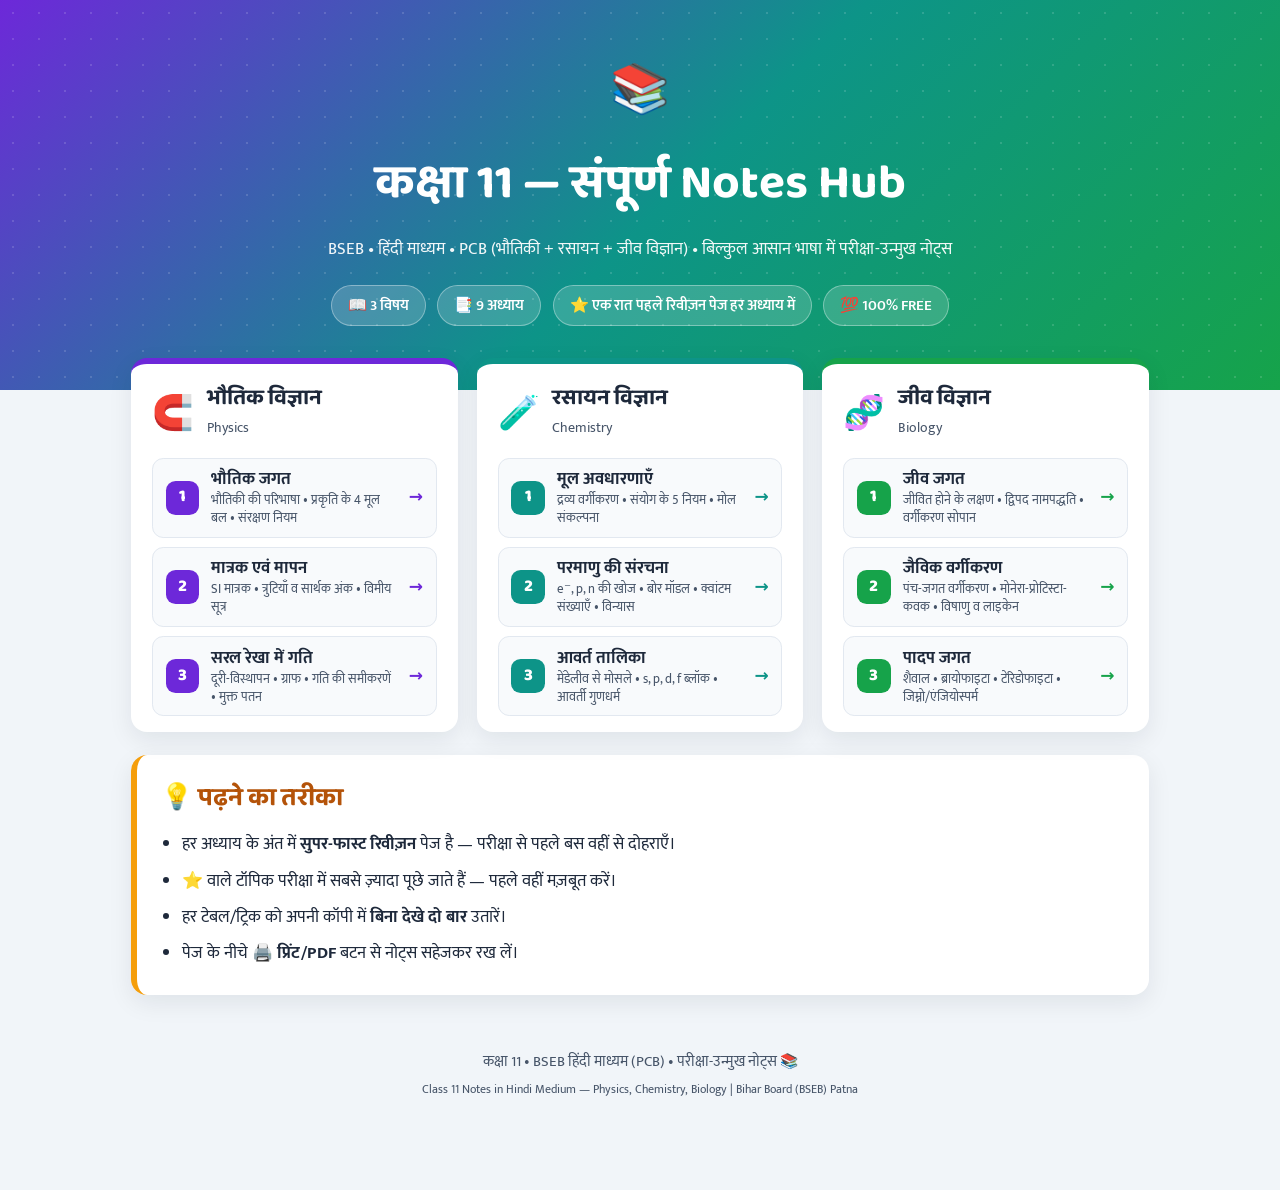
==== index.html @ 766ab37e "Add files via upload" ====
<!DOCTYPE html>
<html lang="hi">
<head>
<meta charset="UTF-8">
<meta name="viewport" content="width=device-width, initial-scale=1.0">
<title>Class 11 Notes in Hindi — Physics Chemistry Biology | BSEB Bihar Board Hindi Medium</title>

<!-- ==================== SEO TAGS ==================== -->
<meta name="description" content="कक्षा 11 BSEB (बिहार बोर्ड) हिंदी माध्यम के विद्यार्थियों के लिए भौतिकी, रसायन और जीव विज्ञान के बिल्कुल आसान परीक्षा-उन्मुख नोट्स — ट्रिक्स, तालिकाएँ, महत्वपूर्ण प्रश्न और एक-रात-पहले रिवीज़न पेज के साथ।">
<meta name="keywords" content="class 11 notes in hindi, कक्षा 11 नोट्स हिंदी में, bseb class 11 notes hindi medium, bihar board class 11 notes, class 11 physics notes hindi, class 11 chemistry notes hindi, class 11 biology notes hindi, pcb notes hindi medium, ncert class 11 notes in hindi, bseb patna notes, free class 11 notes download hindi, class 11 hindi medium notes pdf, जीव जगत, भौतिक जगत, आवर्त तालिका, पादप जगत notes hindi">
<meta name="author" content="Class 11 Notes Hub (BSEB PCB)">
<meta name="robots" content="index, follow, max-image-preview:large">
<meta name="theme-color" content="#4338ca">
<meta name="geo.region" content="IN-BR">
<link rel="canonical" href="https://YOUR-USERNAME.github.io/class-11-notes/">
<link rel="alternate" hreflang="hi" href="https://YOUR-USERNAME.github.io/class-11-notes/">
<link rel="alternate" hreflang="x-default" href="https://YOUR-USERNAME.github.io/class-11-notes/">

<!-- Open Graph (WhatsApp/Facebook/Telegram share preview) -->
<meta property="og:type" content="website">
<meta property="og:site_name" content="Class 11 Notes Hub — BSEB हिंदी माध्यम">
<meta property="og:locale" content="hi_IN">
<meta property="og:title" content="Class 11 Notes in Hindi — Physics Chemistry Biology | BSEB Bihar Board Hindi Medium">
<meta property="og:description" content="कक्षा 11 BSEB (बिहार बोर्ड) हिंदी माध्यम के विद्यार्थियों के लिए भौतिकी, रसायन और जीव विज्ञान के बिल्कुल आसान परीक्षा-उन्मुख नोट्स — ट्रिक्स, तालिकाएँ, महत्वपूर्ण प्रश्न और एक-रात-पहले रिवीज़न पेज के साथ।">
<meta property="og:url" content="https://YOUR-USERNAME.github.io/class-11-notes/">
<meta property="og:image" content="https://YOUR-USERNAME.github.io/class-11-notes/og-image.jpg">
<meta property="og:image:width" content="1200">
<meta property="og:image:height" content="630">
<meta property="og:image:alt" content="Class 11 हिंदी नोट्स — Physics, Chemistry, Biology">

<!-- Twitter Card -->
<meta name="twitter:card" content="summary_large_image">
<meta name="twitter:title" content="Class 11 Notes in Hindi — Physics Chemistry Biology | BSEB Bihar Board Hindi Medium">
<meta name="twitter:description" content="कक्षा 11 BSEB (बिहार बोर्ड) हिंदी माध्यम के विद्यार्थियों के लिए भौतिकी, रसायन और जीव विज्ञान के बिल्कुल आसान परीक्षा-उन्मुख नोट्स — ट्रिक्स, तालिकाएँ, महत्वपूर्ण प्रश्न और एक-रात-पहले रिवीज़न पेज के साथ।">
<meta name="twitter:image" content="https://YOUR-USERNAME.github.io/class-11-notes/og-image.jpg">

<script type="application/ld+json">{"@context": "https://schema.org", "@type": "WebSite", "name": "Class 11 Notes Hub — BSEB हिंदी माध्यम", "url": "https://YOUR-USERNAME.github.io/class-11-notes/", "inLanguage": "hi", "description": "कक्षा 11 BSEB (बिहार बोर्ड) हिंदी माध्यम के विद्यार्थियों के लिए भौतिकी, रसायन और जीव विज्ञान के बिल्कुल आसान परीक्षा-उन्मुख नोट्स — ट्रिक्स, तालिकाएँ, महत्वपूर्ण प्रश्न और एक-रात-पहले रिवीज़न पेज के साथ।", "author": {"@type": "Organization", "name": "Class 11 Notes Hub (BSEB PCB)"}}</script>
<script type="application/ld+json">{"@context": "https://schema.org", "@type": "ItemList", "name": "Class 11 BSEB Notes — Chapters", "itemListElement": [{"@type": "ListItem", "position": 1, "name": "भौतिकी की परिभाषा • प्रकृति के 4 मूल बल • संरक्षण नियम — अध्याय 1", "url": "https://YOUR-USERNAME.github.io/class-11-notes/phy-1.html"}, {"@type": "ListItem", "position": 2, "name": "SI मात्रक • त्रुटियाँ व सार्थक अंक • विमीय सूत्र — अध्याय 2", "url": "https://YOUR-USERNAME.github.io/class-11-notes/phy-2.html"}, {"@type": "ListItem", "position": 3, "name": "दूरी-विस्थापन • ग्राफ • गति की समीकरणें • मुक्त पतन — अध्याय 3", "url": "https://YOUR-USERNAME.github.io/class-11-notes/phy-3.html"}, {"@type": "ListItem", "position": 4, "name": "द्रव्य वर्गीकरण • संयोग के 5 नियम • मोल संकल्पना — अध्याय 1", "url": "https://YOUR-USERNAME.github.io/class-11-notes/chem-1.html"}, {"@type": "ListItem", "position": 5, "name": "e⁻, p, n की खोज • बोर मॉडल • क्वांटम संख्याएँ • विन्यास — अध्याय 2", "url": "https://YOUR-USERNAME.github.io/class-11-notes/chem-2.html"}, {"@type": "ListItem", "position": 6, "name": "मेंडेलीव से मोसले • s, p, d, f ब्लॉक • आवर्ती गुणधर्म — अध्याय 3", "url": "https://YOUR-USERNAME.github.io/class-11-notes/chem-3.html"}, {"@type": "ListItem", "position": 7, "name": "जीवित होने के लक्षण • द्विपद नामपद्धति • वर्गीकरण सोपान — अध्याय 1", "url": "https://YOUR-USERNAME.github.io/class-11-notes/bio-1.html"}, {"@type": "ListItem", "position": 8, "name": "पंच-जगत वर्गीकरण • मोनेरा-प्रोटिस्टा-कवक • विषाणु व लाइकेन — अध्याय 2", "url": "https://YOUR-USERNAME.github.io/class-11-notes/bio-2.html"}, {"@type": "ListItem", "position": 9, "name": "शैवाल • ब्रायोफाइटा • टेरिडोफाइटा • जिम्नो/एंजियोस्पर्म — अध्याय 3", "url": "https://YOUR-USERNAME.github.io/class-11-notes/bio-3.html"}]}</script>
<!-- ================== SEO TAGS END =================== -->

<link rel="icon" href="data:image/svg+xml,<svg xmlns='http://www.w3.org/2000/svg' viewBox='0 0 100 100'><text y='.9em' font-size='90'>📚</text></svg>">
<link rel="preconnect" href="https://fonts.googleapis.com">
<link rel="preconnect" href="https://fonts.gstatic.com" crossorigin>
<link href="https://fonts.googleapis.com/css2?family=Baloo+2:wght@600;700;800&family=Mukta:wght@400;500;600;700&display=swap" rel="stylesheet">
<link rel="stylesheet" href="style.css">
</head>
<body class="home">
<section class="home-hero">
  <div class="hero-inner">
    <div class="hero-emoji">📚</div>
    <h1>कक्षा 11 — संपूर्ण Notes Hub</h1>
    <p class="hero-sub">BSEB • हिंदी माध्यम • PCB (भौतिकी + रसायन + जीव विज्ञान) • बिल्कुल आसान भाषा में परीक्षा-उन्मुख नोट्स</p>
    <div class="stats">
      <span class="chip">📖 3 विषय</span>
      <span class="chip">📑 9 अध्याय</span>
      <span class="chip">⭐ एक रात पहले रिवीज़न पेज हर अध्याय में</span>
      <span class="chip">💯 100% FREE</span>
    </div>
  </div>
</section>

<main class="home-main">
<div class="subjects"><section class="subject-card phy"><header><span class="subj-icon">🧲</span><div><h2>भौतिक विज्ञान</h2><small>Physics</small></div></header><div class="chapter-list"><a class="chapter-link" href="phy-1.html"><span class="ch-no">1</span><span class="ch-info"><strong>भौतिक जगत</strong><small>भौतिकी की परिभाषा • प्रकृति के 4 मूल बल • संरक्षण नियम</small></span><span class="ch-arrow">→</span></a><a class="chapter-link" href="phy-2.html"><span class="ch-no">2</span><span class="ch-info"><strong>मात्रक एवं मापन</strong><small>SI मात्रक • त्रुटियाँ व सार्थक अंक • विमीय सूत्र</small></span><span class="ch-arrow">→</span></a><a class="chapter-link" href="phy-3.html"><span class="ch-no">3</span><span class="ch-info"><strong>सरल रेखा में गति</strong><small>दूरी-विस्थापन • ग्राफ • गति की समीकरणें • मुक्त पतन</small></span><span class="ch-arrow">→</span></a></div></section><section class="subject-card chem"><header><span class="subj-icon">🧪</span><div><h2>रसायन विज्ञान</h2><small>Chemistry</small></div></header><div class="chapter-list"><a class="chapter-link" href="chem-1.html"><span class="ch-no">1</span><span class="ch-info"><strong>मूल अवधारणाएँ</strong><small>द्रव्य वर्गीकरण • संयोग के 5 नियम • मोल संकल्पना</small></span><span class="ch-arrow">→</span></a><a class="chapter-link" href="chem-2.html"><span class="ch-no">2</span><span class="ch-info"><strong>परमाणु की संरचना</strong><small>e⁻, p, n की खोज • बोर मॉडल • क्वांटम संख्याएँ • विन्यास</small></span><span class="ch-arrow">→</span></a><a class="chapter-link" href="chem-3.html"><span class="ch-no">3</span><span class="ch-info"><strong>आवर्त तालिका</strong><small>मेंडेलीव से मोसले • s, p, d, f ब्लॉक • आवर्ती गुणधर्म</small></span><span class="ch-arrow">→</span></a></div></section><section class="subject-card bio"><header><span class="subj-icon">🧬</span><div><h2>जीव विज्ञान</h2><small>Biology</small></div></header><div class="chapter-list"><a class="chapter-link" href="bio-1.html"><span class="ch-no">1</span><span class="ch-info"><strong>जीव जगत</strong><small>जीवित होने के लक्षण • द्विपद नामपद्धति • वर्गीकरण सोपान</small></span><span class="ch-arrow">→</span></a><a class="chapter-link" href="bio-2.html"><span class="ch-no">2</span><span class="ch-info"><strong>जैविक वर्गीकरण</strong><small>पंच-जगत वर्गीकरण • मोनेरा-प्रोटिस्टा-कवक • विषाणु व लाइकेन</small></span><span class="ch-arrow">→</span></a><a class="chapter-link" href="bio-3.html"><span class="ch-no">3</span><span class="ch-info"><strong>पादप जगत</strong><small>शैवाल • ब्रायोफाइटा • टेरिडोफाइटा • जिम्नो/एंजियोस्पर्म</small></span><span class="ch-arrow">→</span></a></div></section></div>

  <section class="tip-card">
    <h2>💡 पढ़ने का तरीका</h2>
    <ul>
      <li>हर अध्याय के अंत में <strong>सुपर-फास्ट रिवीज़न</strong> पेज है — परीक्षा से पहले बस वहीं से दोहराएँ।</li>
      <li>⭐ वाले टॉपिक परीक्षा में सबसे ज़्यादा पूछे जाते हैं — पहले वहीं मज़बूत करें।</li>
      <li>हर टेबल/ट्रिक को अपनी कॉपी में <strong>बिना देखे दो बार</strong> उतारें।</li>
      <li>पेज के नीचे <strong>🖨️ प्रिंट/PDF</strong> बटन से नोट्स सहेजकर रख लें।</li>
    </ul>
  </section>
</main>

<footer class="site-footer">
  कक्षा 11 • BSEB हिंदी माध्यम (PCB) • परीक्षा-उन्मुख नोट्स 📚<br>
  <small>Class 11 Notes in Hindi Medium — Physics, Chemistry, Biology | Bihar Board (BSEB) Patna</small>
</footer>
</body>
</html>
---- style.css ----
/* ============================================================
   कक्षा 11 Notes Hub — BSEB हिंदी माध्यम (PCB)
   साफ़-सुथरा, मोबाइल-फ्रेंडली, प्रिंट-रेडी डिज़ाइन
   ============================================================ */

* { margin: 0; padding: 0; box-sizing: border-box; }

:root {
  --ink: #1e293b;
  --ink-soft: #475569;
  --page-bg: #f1f5f9;
  --card-bg: #ffffff;
}

/* ---------- विषय-वार रंग थीम ---------- */
body.phy  { --primary:#6d28d9; --primary-dark:#4c1d95; --tint:#f4efff; --tint2:#ede9fe; --border:#d9cafc; }
body.chem { --primary:#0d9488; --primary-dark:#115e59; --tint:#effdf9; --tint2:#ccfbf1; --border:#99e5da; }
body.bio  { --primary:#16a34a; --primary-dark:#14532d; --tint:#f1fdf4; --tint2:#dcfce7; --border:#b2e8c2; }
body.home { --primary:#4338ca; --primary-dark:#312e81; --tint:#eef2ff;  --tint2:#e0e7ff; --border:#c7d2fe; }

html { scroll-behavior: smooth; }

body {
  font-family: 'Mukta', 'Noto Sans Devanagari', 'Segoe UI', system-ui, sans-serif;
  background: var(--page-bg);
  color: var(--ink);
  line-height: 1.8;
  font-size: 17px;
}

/* ---------- टॉप बार ---------- */
.topbar {
  display: flex; align-items: center; justify-content: space-between;
  gap: .75rem; padding: .7rem 1.1rem;
  background: linear-gradient(90deg, var(--primary), var(--primary-dark));
  color: #fff; position: sticky; top: 0; z-index: 50;
  box-shadow: 0 2px 10px rgba(15,23,42,.25);
}
.topbar a.home-link {
  color: #fff; text-decoration: none; font-weight: 700;
  background: rgba(255,255,255,.15); padding: .3rem .8rem;
  border-radius: 2rem; white-space: nowrap;
}
.topbar a.home-link:hover { background: rgba(255,255,255,.28); }
.topbar .crumb { font-size: .95rem; opacity: .92; }

/* ---------- अध्याय हीरो ---------- */
.chapter-hero {
  background: linear-gradient(135deg, var(--primary) 0%, var(--primary-dark) 100%);
  color: #fff; padding: 2.2rem 1rem 2.6rem;
  background-image: radial-gradient(rgba(255,255,255,.12) 1.5px, transparent 1.5px),
                    linear-gradient(135deg, var(--primary) 0%, var(--primary-dark) 100%);
  background-size: 26px 26px, cover;
}
.hero-inner { max-width: 860px; margin: 0 auto; }
.chapter-hero h1 {
  font-family: 'Baloo 2', 'Mukta', sans-serif;
  font-size: clamp(1.7rem, 4.5vw, 2.6rem); line-height: 1.3; margin: .6rem 0 .4rem;
}
.badge {
  display: inline-block; background: rgba(255,255,255,.18);
  border: 1px solid rgba(255,255,255,.35); border-radius: 2rem;
  padding: .25rem .9rem; font-weight: 600; font-size: .95rem;
}
.hero-topics { opacity: .92; font-size: 1.02rem; }

/* ---------- मुख्य कंटेंट (नोट्स) ---------- */
.content {
  max-width: 860px; margin: -1.4rem auto 2rem; background: var(--card-bg);
  border-radius: 1rem; padding: 2rem 2.4rem;
  box-shadow: 0 10px 30px rgba(15,23,42,.08);
  position: relative; z-index: 2;
}

/* हेडिंग्स */
.content h2 {
  font-family: 'Baloo 2', 'Mukta', sans-serif;
  color: var(--primary-dark); font-size: 1.45rem; line-height: 1.4;
  margin: 2rem 0 .9rem; padding: .55rem .9rem;
  background: var(--tint); border-left: 6px solid var(--primary);
  border-radius: .5rem;
}
.content h3 {
  color: var(--primary-dark); font-size: 1.15rem;
  margin: 1.6rem 0 .5rem; line-height: 1.5;
}
.content h3::before { content: "▸ "; color: var(--primary); }

/* पैराग्राफ व लिस्ट */
.content p { margin: .7rem 0; }
.content ul, .content ol { margin: .6rem 0 .9rem 1.6rem; }
.content li { margin: .35rem 0; }
.content li::marker { color: var(--primary); font-weight: 700; }
.content strong { color: #0f172a; }
.content em { color: var(--ink-soft); }

/* कोट/परिभाषा बॉक्स */
.content blockquote {
  background: var(--tint); border-left: 5px solid var(--primary);
  border-radius: .5rem; padding: .9rem 1.1rem; margin: 1rem 0;
  color: #334155;
}
.content blockquote p { margin: .35rem 0; }

/* टेबल */
.table-wrap { overflow-x: auto; margin: 1rem 0; border-radius: .6rem; box-shadow: 0 2px 8px rgba(15,23,42,.06); }
.content table {
  width: 100%; border-collapse: collapse; font-size: .97rem;
  background: #fff; min-width: 480px;
}
.content th {
  background: var(--primary); color: #fff; text-align: left;
  padding: .6rem .8rem; font-weight: 700; white-space: nowrap;
}
.content td { padding: .55rem .8rem; border-bottom: 1px solid #e2e8f0; vertical-align: top; }
.content tr:nth-child(even) td { background: var(--tint); }
.content tr:hover td { background: var(--tint2); }

/* कोड/चार्ट ब्लॉक */
.content pre {
  background: #0f172a; color: #e2e8f0; padding: 1rem 1.2rem;
  border-radius: .6rem; overflow-x: auto; margin: 1rem 0;
  font-size: .92rem; line-height: 1.6;
}
.content code { font-family: 'Courier New', monospace; }
.content p code, .content li code {
  background: var(--tint2); color: var(--primary-dark);
  padding: .1rem .4rem; border-radius: .3rem; font-size: .95em;
}

.content hr { border: none; border-top: 2px dashed var(--border); margin: 2rem 0; }

/* ---------- पिछला/अगला नेविगेशन ---------- */
.chapter-nav {
  max-width: 860px; margin: 0 auto 2.5rem; padding: 0 1rem;
  display: flex; gap: .7rem; flex-wrap: wrap; justify-content: space-between;
}
.nav-btn {
  display: inline-block; text-decoration: none; font-weight: 700;
  color: var(--primary-dark); background: #fff; border: 2px solid var(--border);
  padding: .55rem 1rem; border-radius: .7rem; font-size: .95rem;
  transition: all .2s ease;
}
.nav-btn:hover { background: var(--primary); color: #fff; border-color: var(--primary); }
.nav-btn.home { background: var(--tint2); }
.nav-btn.disabled { opacity: .35; cursor: not-allowed; }

/* ---------- प्रिंट बटन ---------- */
.print-btn {
  position: fixed; right: 1.2rem; bottom: 1.2rem; z-index: 60;
  background: var(--primary); color: #fff; border: none; cursor: pointer;
  font-family: inherit; font-weight: 700; font-size: 1rem;
  padding: .75rem 1.3rem; border-radius: 3rem;
  box-shadow: 0 6px 18px rgba(15,23,42,.3);
  transition: transform .15s ease, background .2s ease;
}
.print-btn:hover { transform: translateY(-2px); background: var(--primary-dark); }

/* ---------- फुटर ---------- */
.site-footer {
  text-align: center; padding: 1.4rem 1rem 5.5rem;
  color: var(--ink-soft); font-size: .92rem;
}

/* ============================================================
   HOME PAGE
   ============================================================ */
.home-hero {
  background: linear-gradient(135deg, #6d28d9 0%, #0d9488 52%, #16a34a 100%);
  color: #fff; padding: 3rem 1rem 4rem; text-align: center;
  background-image: radial-gradient(rgba(255,255,255,.14) 1.5px, transparent 1.5px),
                    linear-gradient(135deg, #6d28d9 0%, #0d9488 52%, #16a34a 100%);
  background-size: 26px 26px, cover;
}
.hero-emoji { font-size: 3rem; }
.home-hero h1 {
  font-family: 'Baloo 2', 'Mukta', sans-serif;
  font-size: clamp(1.9rem, 5.5vw, 3rem); margin: .4rem 0;
}
.hero-sub { max-width: 640px; margin: 0 auto; opacity: .94; }
.stats { display: flex; gap: .7rem; justify-content: center; flex-wrap: wrap; margin-top: 1.3rem; }
.chip {
  background: rgba(255,255,255,.17); border: 1px solid rgba(255,255,255,.35);
  border-radius: 2rem; padding: .35rem 1rem; font-weight: 600; font-size: .95rem;
}

.home-main { max-width: 1050px; margin: -2rem auto 2rem; padding: 0 1rem; position: relative; z-index: 2; }

.subjects {
  display: grid; grid-template-columns: repeat(auto-fit, minmax(300px, 1fr));
  gap: 1.2rem; align-items: stretch;
}

.subject-card {
  background: #fff; border-radius: 1rem; padding: 1.3rem 1.3rem 1rem;
  box-shadow: 0 8px 24px rgba(15,23,42,.08); border-top: 6px solid;
  display: flex; flex-direction: column;
}
.subject-card.phy  { border-top-color: #6d28d9; }
.subject-card.chem { border-top-color: #0d9488; }
.subject-card.bio  { border-top-color: #16a34a; }

.subject-card > header { display: flex; align-items: center; gap: .8rem; margin-bottom: .8rem; }
.subj-icon { font-size: 2.1rem; }
.subject-card h2 { font-family: 'Baloo 2', 'Mukta', sans-serif; font-size: 1.35rem; line-height: 1.2; }
.subject-card small { color: var(--ink-soft); }

.chapter-list { display: flex; flex-direction: column; gap: .55rem; flex: 1; }
.chapter-link {
  display: flex; align-items: center; gap: .75rem; text-decoration: none;
  color: var(--ink); background: #f8fafc; border: 1px solid #e2e8f0;
  border-radius: .7rem; padding: .6rem .8rem; transition: all .18s ease;
}
.chapter-link:hover { transform: translateX(4px); border-color: var(--primary); background: #fff; }
.subject-card.phy  { --primary:#6d28d9; --primary-dark:#4c1d95; }
.subject-card.chem { --primary:#0d9488; --primary-dark:#115e59; }
.subject-card.bio  { --primary:#16a34a; --primary-dark:#14532d; }

.ch-no {
  min-width: 2.1rem; height: 2.1rem; border-radius: .6rem;
  display: grid; place-items: center; font-weight: 800; color: #fff;
  background: var(--primary); font-family: 'Baloo 2', sans-serif;
}
.ch-info { display: flex; flex-direction: column; line-height: 1.35; flex: 1; }
.ch-info small { color: var(--ink-soft); font-size: .84rem; }
.ch-arrow { color: var(--primary); font-weight: 800; }

/* टिप्स कार्ड */
.tip-card {
  margin-top: 1.4rem; background: #fff; border-radius: 1rem;
  padding: 1.3rem 1.5rem; box-shadow: 0 8px 24px rgba(15,23,42,.08);
  border-left: 6px solid #f59e0b;
}
.tip-card h2 { font-family: 'Baloo 2', 'Mukta', sans-serif; color: #b45309; margin-bottom: .5rem; }
.tip-card li { margin: .35rem 0 .35rem 1.3rem; }

/* ---------- मोबाइल ---------- */
@media (max-width: 640px) {
  body { font-size: 16px; }
  .content { padding: 1.3rem 1rem; margin: -1.2rem .6rem 1.5rem; border-radius: .8rem; }
  .topbar .crumb { font-size: .85rem; }
  .print-btn { right: .8rem; bottom: .8rem; font-size: .9rem; padding: .6rem 1rem; }
  .chapter-nav { gap: .5rem; }
  .nav-btn { font-size: .85rem; padding: .45rem .7rem; }
}

/* ---------- प्रिंट / PDF सहेजना ---------- */
@media print {
  body { background: #fff; font-size: 12.5pt; }
  .topbar, .chapter-nav, .print-btn, .site-footer { display: none !important; }
  .chapter-hero { background: none !important; color: #000; padding: 0 0 .8rem; }
  .chapter-hero h1 { color: #000; }
  .badge { border: 1px solid #999; color: #333; }
  .hero-topics { color: #444; }
  .content { box-shadow: none; margin: 0; max-width: 100%; padding: 0 .4rem; }
  .content h2 { background: #f1f5f9 !important; -webkit-print-color-adjust: exact; print-color-adjust: exact; }
  .content th { -webkit-print-color-adjust: exact; print-color-adjust: exact; }
  .table-wrap { overflow: visible; }
  .content table { min-width: 0; font-size: 10.5pt; }
  a { text-decoration: none; color: inherit; }
}
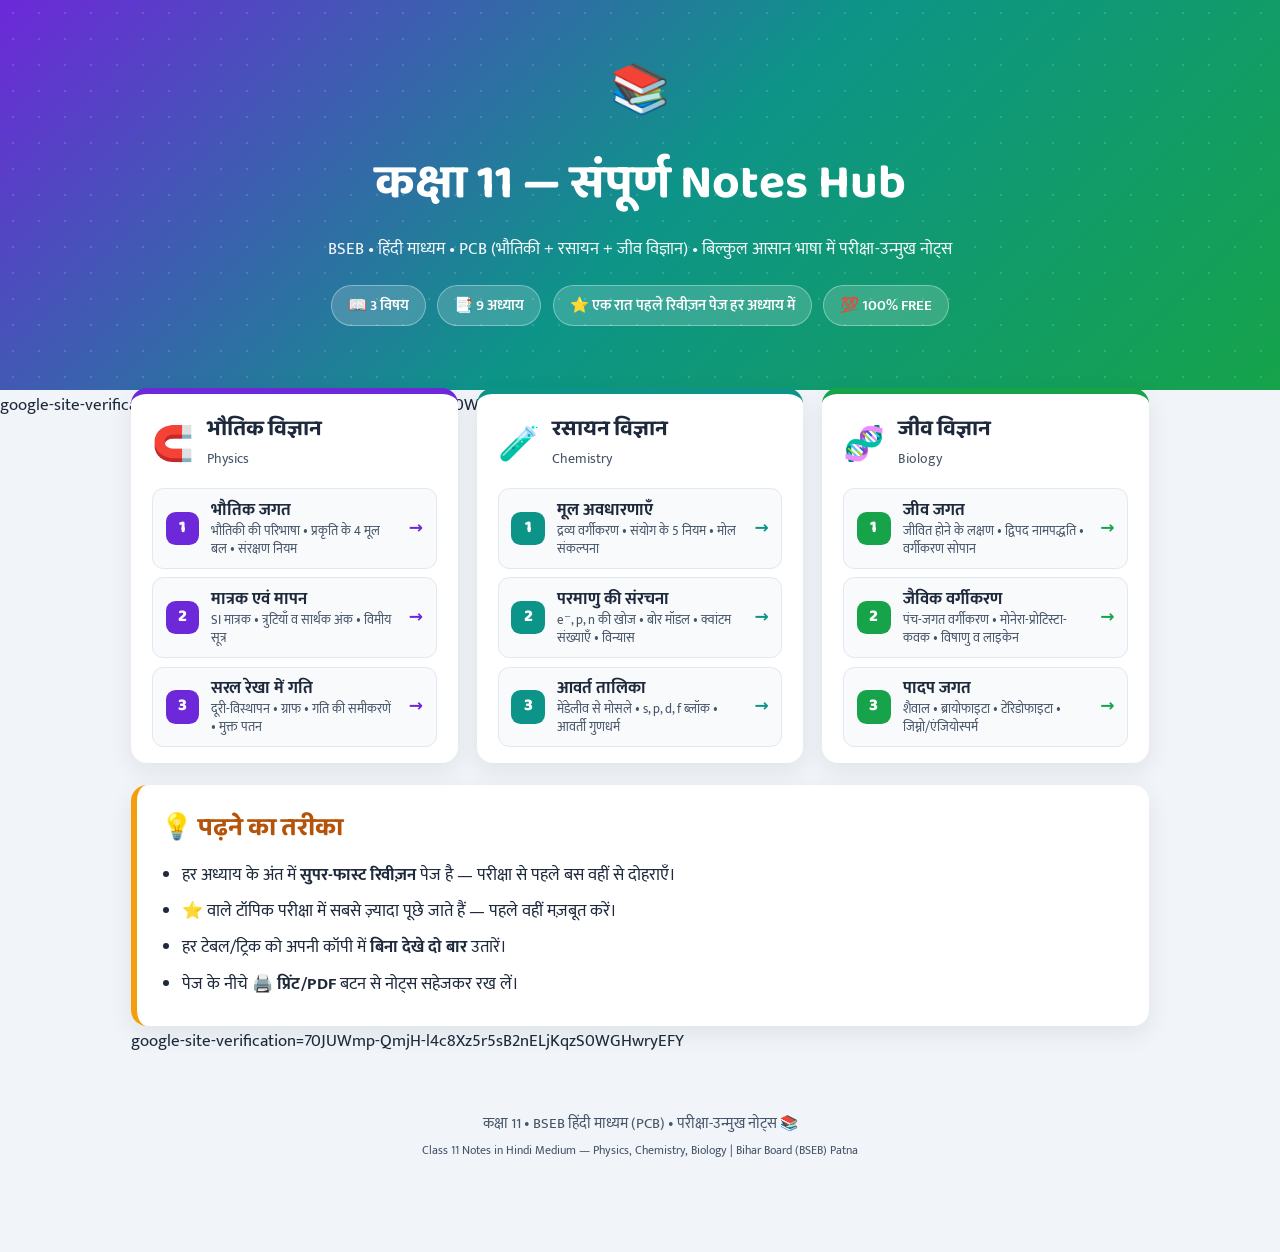
==== commit 33dbebcc: "Add google site verification meta tag" ====
--- a/index.html
+++ b/index.html
@@ -13,8 +13,8 @@
 <meta name="theme-color" content="#4338ca">
 <meta name="geo.region" content="IN-BR">
 <link rel="canonical" href="https://YOUR-USERNAME.github.io/class-11-notes/">
-<link rel="alternate" hreflang="hi" href="https://YOUR-USERNAME.github.io/class-11-notes/">
-<link rel="alternate" hreflang="x-default" href="https://YOUR-USERNAME.github.io/class-11-notes/">
+<link rel="alternate" hreflang="hi" href="https://dbaschool070-lab.github.io/class-11-notes/">
+<link rel="alternate" hreflang="x-default" href="https://dbaschool070-lab.github.io/">
 
 <!-- Open Graph (WhatsApp/Facebook/Telegram share preview) -->
 <meta property="og:type" content="website">
@@ -55,9 +55,11 @@
       <span class="chip">📑 9 अध्याय</span>
       <span class="chip">⭐ एक रात पहले रिवीज़न पेज हर अध्याय में</span>
       <span class="chip">💯 100% FREE</span>
-    </div>
+    </div
+      google-site-verification=70JUWmp-QmjH-l4c8Xz5r5sB2nELjKqzS0WGHwryEFY
   </div>
 </section>
+  google-site-verification=70JUWmp-QmjH-l4c8Xz5r5sB2nELjKqzS0WGHwryEFY
 
 <main class="home-main">
 <div class="subjects"><section class="subject-card phy"><header><span class="subj-icon">🧲</span><div><h2>भौतिक विज्ञान</h2><small>Physics</small></div></header><div class="chapter-list"><a class="chapter-link" href="phy-1.html"><span class="ch-no">1</span><span class="ch-info"><strong>भौतिक जगत</strong><small>भौतिकी की परिभाषा • प्रकृति के 4 मूल बल • संरक्षण नियम</small></span><span class="ch-arrow">→</span></a><a class="chapter-link" href="phy-2.html"><span class="ch-no">2</span><span class="ch-info"><strong>मात्रक एवं मापन</strong><small>SI मात्रक • त्रुटियाँ व सार्थक अंक • विमीय सूत्र</small></span><span class="ch-arrow">→</span></a><a class="chapter-link" href="phy-3.html"><span class="ch-no">3</span><span class="ch-info"><strong>सरल रेखा में गति</strong><small>दूरी-विस्थापन • ग्राफ • गति की समीकरणें • मुक्त पतन</small></span><span class="ch-arrow">→</span></a></div></section><section class="subject-card chem"><header><span class="subj-icon">🧪</span><div><h2>रसायन विज्ञान</h2><small>Chemistry</small></div></header><div class="chapter-list"><a class="chapter-link" href="chem-1.html"><span class="ch-no">1</span><span class="ch-info"><strong>मूल अवधारणाएँ</strong><small>द्रव्य वर्गीकरण • संयोग के 5 नियम • मोल संकल्पना</small></span><span class="ch-arrow">→</span></a><a class="chapter-link" href="chem-2.html"><span class="ch-no">2</span><span class="ch-info"><strong>परमाणु की संरचना</strong><small>e⁻, p, n की खोज • बोर मॉडल • क्वांटम संख्याएँ • विन्यास</small></span><span class="ch-arrow">→</span></a><a class="chapter-link" href="chem-3.html"><span class="ch-no">3</span><span class="ch-info"><strong>आवर्त तालिका</strong><small>मेंडेलीव से मोसले • s, p, d, f ब्लॉक • आवर्ती गुणधर्म</small></span><span class="ch-arrow">→</span></a></div></section><section class="subject-card bio"><header><span class="subj-icon">🧬</span><div><h2>जीव विज्ञान</h2><small>Biology</small></div></header><div class="chapter-list"><a class="chapter-link" href="bio-1.html"><span class="ch-no">1</span><span class="ch-info"><strong>जीव जगत</strong><small>जीवित होने के लक्षण • द्विपद नामपद्धति • वर्गीकरण सोपान</small></span><span class="ch-arrow">→</span></a><a class="chapter-link" href="bio-2.html"><span class="ch-no">2</span><span class="ch-info"><strong>जैविक वर्गीकरण</strong><small>पंच-जगत वर्गीकरण • मोनेरा-प्रोटिस्टा-कवक • विषाणु व लाइकेन</small></span><span class="ch-arrow">→</span></a><a class="chapter-link" href="bio-3.html"><span class="ch-no">3</span><span class="ch-info"><strong>पादप जगत</strong><small>शैवाल • ब्रायोफाइटा • टेरिडोफाइटा • जिम्नो/एंजियोस्पर्म</small></span><span class="ch-arrow">→</span></a></div></section></div>
@@ -71,6 +73,7 @@
       <li>पेज के नीचे <strong>🖨️ प्रिंट/PDF</strong> बटन से नोट्स सहेजकर रख लें।</li>
     </ul>
   </section>
+  google-site-verification=70JUWmp-QmjH-l4c8Xz5r5sB2nELjKqzS0WGHwryEFY
 </main>
 
 <footer class="site-footer">
@@ -78,4 +81,4 @@
   <small>Class 11 Notes in Hindi Medium — Physics, Chemistry, Biology | Bihar Board (BSEB) Patna</small>
 </footer>
 </body>
-</html>+</html>
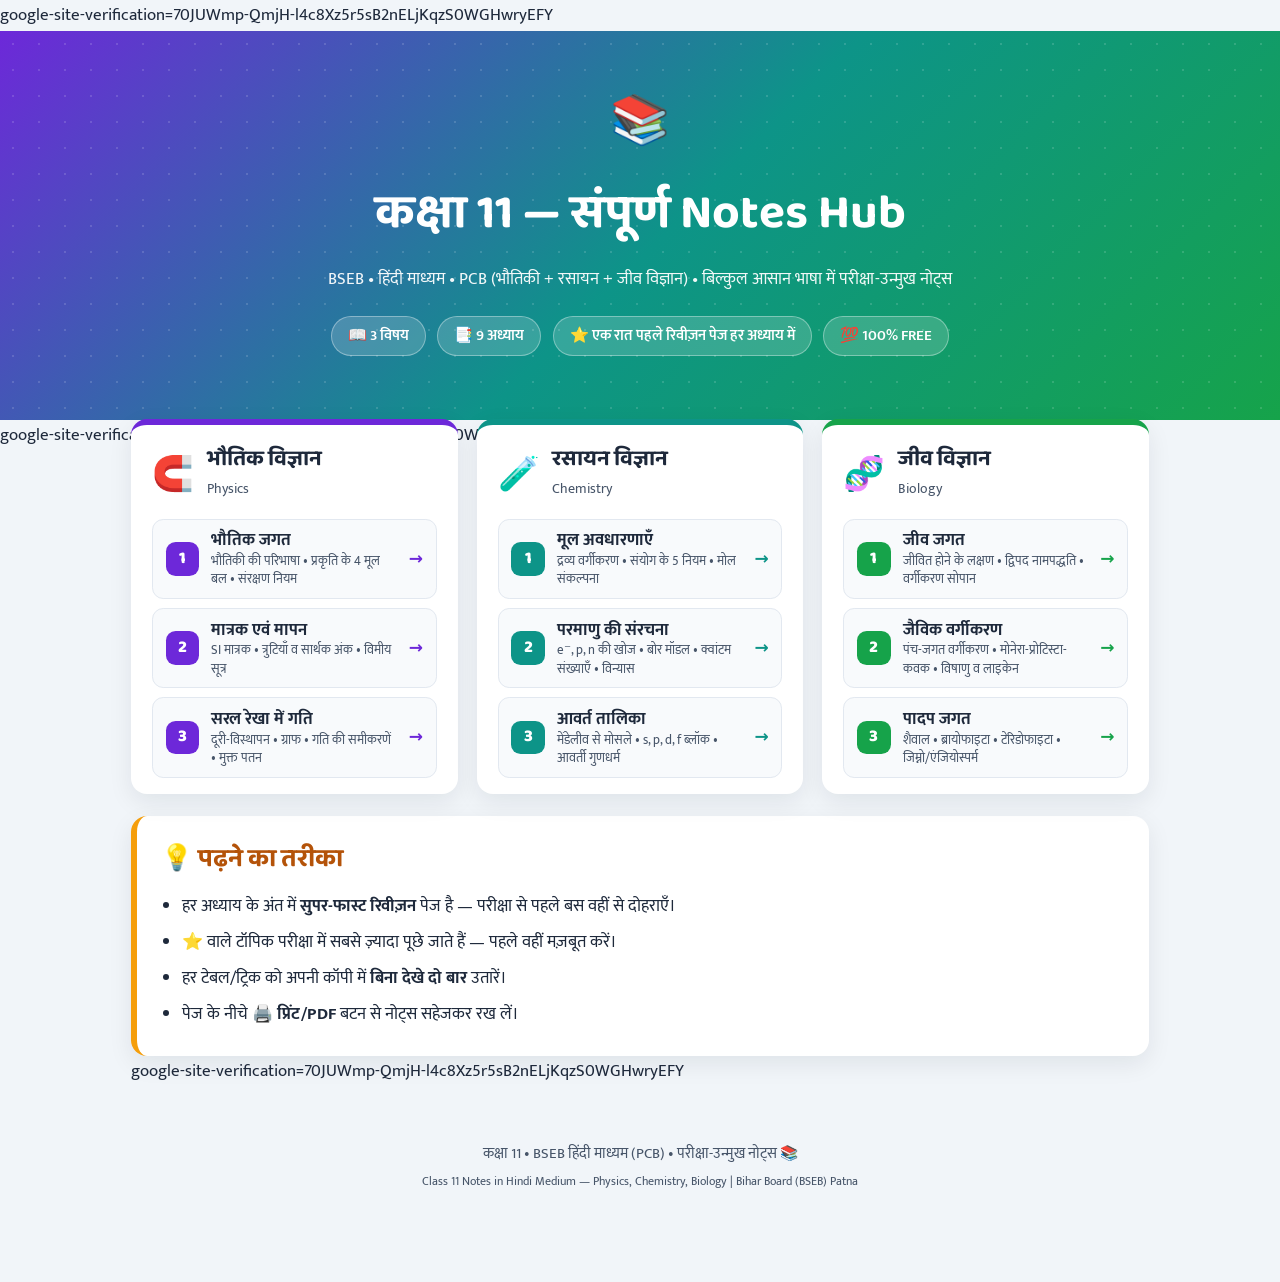
==== commit ca8ff6cc: "Add Google site verification meta tag" ====
--- a/index.html
+++ b/index.html
@@ -1,6 +1,7 @@
 <!DOCTYPE html>
 <html lang="hi">
 <head>
+  google-site-verification=70JUWmp-QmjH-l4c8Xz5r5sB2nELjKqzS0WGHwryEFY
 <meta charset="UTF-8">
 <meta name="viewport" content="width=device-width, initial-scale=1.0">
 <title>Class 11 Notes in Hindi — Physics Chemistry Biology | BSEB Bihar Board Hindi Medium</title>
